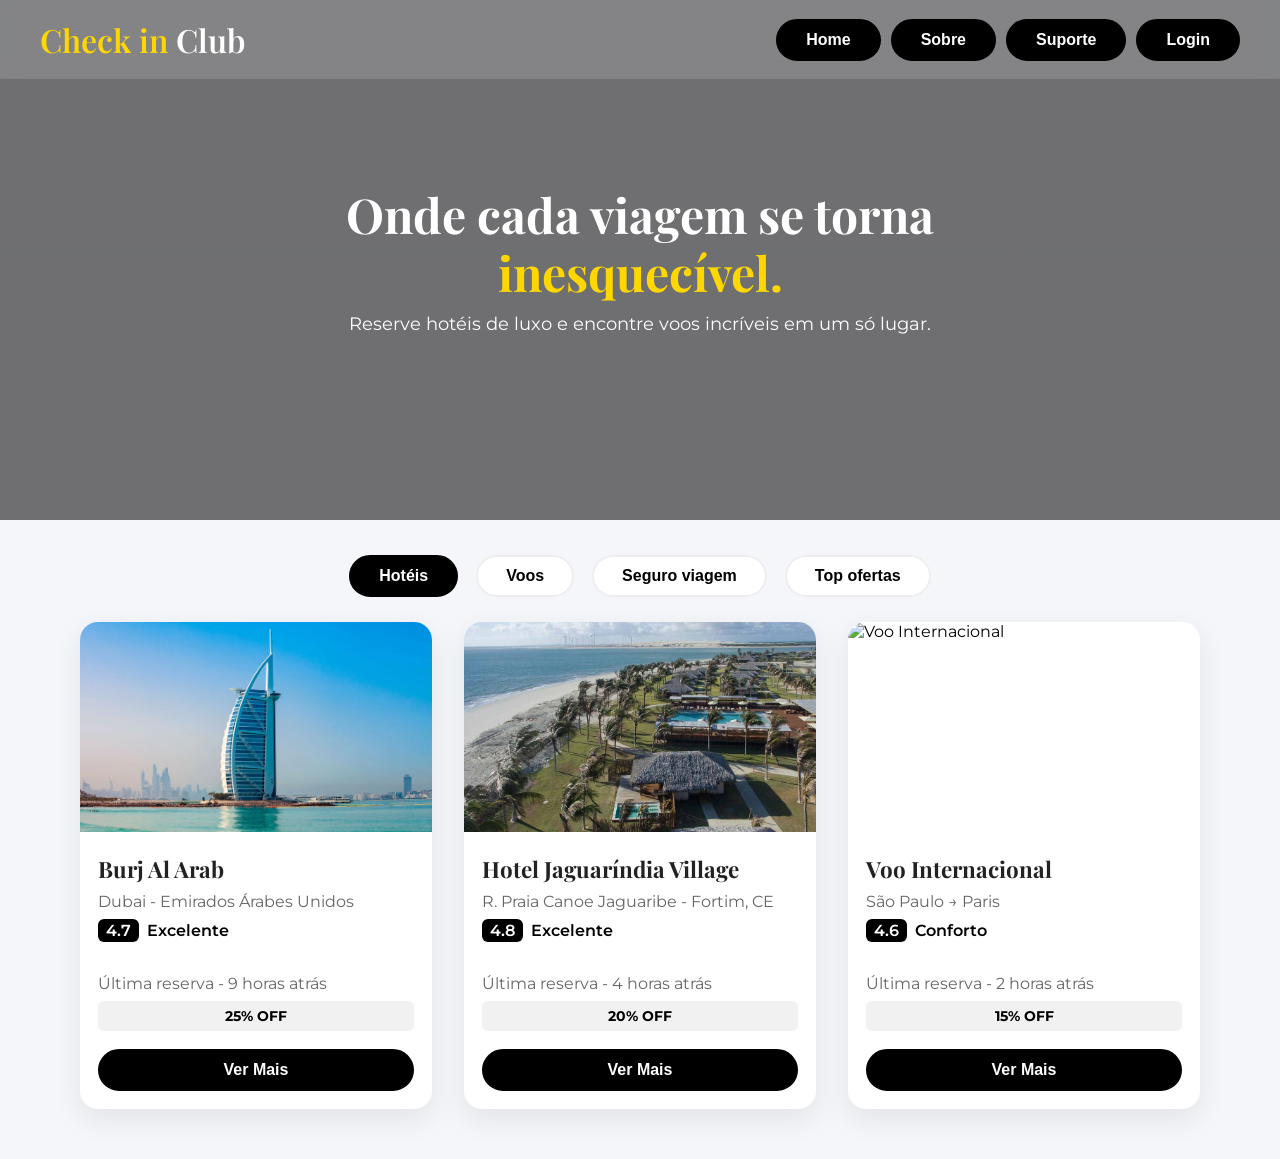
==== home.html @ a0828121 "adiciona arquivo" ====
<!doctype html>
<html lang="pt-br">
  <head>
    <meta charset="UTF-8" />
    <meta name="viewport" content="width=device-width, initial-scale=1.0" />
    <title>Check in Club Hotéis & Voos</title>
    <link
      rel="stylesheet"
      href="https://fonts.googleapis.com/css2?family=Playfair+Display:wght@400;600&family=Montserrat:wght@400;600&display=swap"
    />
    <link rel="stylesheet" href="/style/global.css" />
    <link rel="stylesheet" href="/style/home.css" />
  </head>
  <body>
    <section class="banner">
      <header class="top-header">
        <div class="logo">
          <i class="fas fa-plane"></i> <span>Check in</span> Club
        </div>
        <div class="header-buttons">
          <button class="nav-btn">Home</button>
          <button class="nav-btn">Sobre</button>
          <button class="nav-btn">Suporte</button>
          <button class="login-btn">Login</button>
        </div>
      </header>
      <div class="banner-text">
        <h1>
          Onde cada viagem se torna <span class="destaque">inesquecível.</span>
        </h1>
        <p style="margin-top: 12px; font-size: 1.1rem">
          Reserve hotéis de luxo e encontre voos incríveis em um só lugar.
        </p>
      </div>
    </section>

    <div class="nav-tabs">
      <button class="active"><i class="fas fa-hotel"></i> Hotéis</button>
      <button><i class="fas fa-plane"></i> Voos</button>
      <button><i class="fas fa-shield-alt"></i> Seguro viagem</button>
      <button><i class="fas fa-tags"></i> Top ofertas</button>
    </div>

    <section class="cards">
      <div class="card">
        <img src="/img/burj.webp" alt="Burj Al Arab" />
        <div class="card-info">
          <h2>Burj Al Arab</h2>
          <p>
            <i class="fas fa-map-marker-alt"></i> Dubai - Emirados Árabes Unidos
          </p>
          <div class="rating"><span class="rate">4.7</span> Excelente</div>
          <div class="icons">
            <i class="fas fa-wifi" title="Wi-Fi"></i>
            <i class="fas fa-utensils" title="Restaurante"></i>
            <i class="fas fa-dumbbell" title="Academia"></i>
            <i class="fas fa-wheelchair" title="Acessível"></i>
          </div>
          <p class="ultima-reserva">Última reserva - 9 horas atrás</p>
          <span class="desconto">25% OFF</span>
          <button class="ver-mais">Ver Mais</button>
        </div>
      </div>

      <div class="card">
        <img
          src="/img/Jaguarindia-Village-Fortim-aerea-mar-foto-Marcelo-Isola.jpg"
          alt="Hotel Jaguaríndia Village"
        />
        <div class="card-info">
          <h2>Hotel Jaguaríndia Village</h2>
          <p>
            <i class="fas fa-map-marker-alt"></i> R. Praia Canoe Jaguaribe -
            Fortim, CE
          </p>
          <div class="rating"><span class="rate">4.8</span> Excelente</div>
          <div class="icons">
            <i class="fas fa-wifi" title="Wi-Fi"></i>
            <i class="fas fa-utensils" title="Restaurante"></i>
          </div>
          <p class="ultima-reserva">Última reserva - 4 horas atrás</p>
          <span class="desconto">20% OFF</span>
          <button class="ver-mais">Ver Mais</button>
        </div>
      </div>

      <div class="card">
        <img
          src="https://images.unsplash.com/photo-1465156799763-2c087c332922?auto=format&fit=crop&w=800&q=80"
          alt="Voo Internacional"
        />
        <div class="card-info">
          <h2>Voo Internacional</h2>
          <p><i class="fas fa-plane-departure"></i> São Paulo &rarr; Paris</p>
          <div class="rating"><span class="rate">4.6</span> Conforto</div>
          <div class="icons">
            <i class="fas fa-wifi" title="Wi-Fi a bordo"></i>
            <i class="fas fa-coffee" title="Serviço de bordo"></i>
            <i class="fas fa-suitcase-rolling" title="Bagagem inclusa"></i>
          </div>
          <p class="ultima-reserva">Última reserva - 2 horas atrás</p>
          <span class="desconto">15% OFF</span>
          <button class="ver-mais">Ver Mais</button>
        </div>
      </div>
    </section>
  </body>
</html>
---- style/global.css ----
/* ========================================
   SISTEMA DE VARIÁVEIS GLOBAL - Check in Club
   ======================================== */

:root {
  /* ==================
     CORES - PALETTE
     ================== */

  /* Primárias */
  --color-primary: #ffd700;
  --color-primary-dark: #d4af37;

  /* Secundárias */
  --color-secondary: #000;
  --color-secondary-light: #222;

  /* Neutros */
  --color-white: #fff;
  --color-black: #000;
  --color-gray-light: #f5f6fa;
  --color-gray-border: #eee;
  --color-gray-text: #666;

  /* ==================
     TIPOGRAFIA
     ================== */

  /* Fontes */
  --font-serif: "Playfair Display", serif;
  --font-sans: "Montserrat", Arial, sans-serif;

  /* Tamanhos */
  --font-size-xs: 0.875rem;
  --font-size-sm: 1rem;
  --font-size-base: 1.1rem;
  --font-size-lg: 1.4rem;
  --font-size-xl: 2rem;
  --font-size-2xl: 3rem;

  /* Pesos */
  --font-weight-regular: 400;
  --font-weight-semibold: 600;
  --font-weight-bold: 700;

  /* ==================
     ESPAÇAMENTO
     ================== */

  --spacing-xs: 8px;
  --spacing-sm: 10px;
  --spacing-md: 12px;
  --spacing-lg: 18px;
  --spacing-xl: 22px;
  --spacing-2xl: 28px;
  --spacing-3xl: 32px;
  --spacing-4xl: 40px;

  /* ==================
     BORDER RADIUS
     ================== */

  --radius-sm: 15px;
  --radius-md: 18px;
  --radius-lg: 24px;
  --radius-xl: 30px;
  --radius-full: 40px;

  /* ==================
     SOMBRAS
     ================== */

  --shadow-sm: 0 0 10px rgba(0, 0, 0, 0.2);
  --shadow-md: 0 10px 30px rgba(0, 0, 0, 0.08);
  --shadow-lg: 0 18px 40px rgba(0, 0, 0, 0.15);

  /* ==================
     EFEITOS
     ================== */

  --backdrop-blur-sm: blur(10px);
  --backdrop-blur-md: blur(30px);

  /* ==================
     TRANSIÇÕES
     ================== */

  --transition-fast: 0.25s ease;
  --transition-base: 0.3s ease;

  /* ==================
     BORDERS
     ================== */

  --border-width: 2px;
  --border-light: var(--border-width) solid rgba(255, 255, 255, 0.2);
  --border-dark: var(--border-width) solid var(--color-gray-border);

  /* ==================
     GRID & LAYOUT
     ================== */

  --container-max-width: 1200px;
  --container-padding: var(--spacing-4xl);
  --grid-gap: var(--spacing-3xl);
  --card-min-width: 340px;

  /* ==================
     STATES & OVERLAYS
     ================== */

  --overlay-dark: rgba(0, 0, 0, 0.55);
  --bg-transparent: rgba(255, 255, 255, 0.15);
}

/* ========================================
   RESET GLOBAL
   ======================================== */

* {
  margin: 0;
  padding: 0;
  box-sizing: border-box;
}

body {
  font-family: var(--font-sans);
  background: var(--color-gray-light);
  color: var(--color-black);
}

/* ========================================
   UTILITÁRIOS
   ======================================== */

/* Botões */
.btn-base {
  border-radius: var(--radius-lg);
  padding: var(--spacing-sm) var(--spacing-2xl);
  font-size: var(--font-size-sm);
  font-weight: var(--font-weight-semibold);
  cursor: pointer;
  border: var(--border-width) solid var(--color-black);
  transition: all var(--transition-fast);
}

.btn-primary {
  background: var(--color-black);
  color: var(--color-white);
}

.btn-primary:hover {
  background: transparent;
  color: var(--color-white);
  border-color: var(--color-white);
}

/* Textos */
.text-primary {
  color: var(--color-primary);
}

.text-secondary {
  color: var(--color-gray-text);
}

.text-muted {
  color: var(--color-secondary-light);
}

/* Backgrounds */
.bg-light {
  background: var(--color-gray-light);
}

.bg-white {
  background: var(--color-white);
}
---- style/home.css ----
/* HEADER */

.top-header {
  display: flex;
  align-items: center;
  justify-content: space-between;

  backdrop-filter: var(--backdrop-blur-sm);
  background: var(--bg-transparent);

  padding: var(--spacing-lg) var(--spacing-4xl);

  position: absolute;
  top: 0;
  left: 0;
  right: 0;

  z-index: 11;
}

.logo {
  font-family: var(--font-serif);
  font-size: var(--font-size-xl);
  color: var(--color-white);
  font-weight: var(--font-weight-semibold);
}

.logo span {
  color: var(--color-primary);
}

/* BOTÕES */

.header-buttons {
  display: flex;
  gap: var(--spacing-sm);
}

.nav-btn,
.login-btn {
  background: var(--color-black);
  color: var(--color-white);
  border: var(--border-width) solid var(--color-black);
  border-radius: var(--radius-lg);
  padding: var(--spacing-sm) var(--spacing-2xl);
  font-size: var(--font-size-sm);
  font-weight: var(--font-weight-semibold);
  cursor: pointer;

  transition: all var(--transition-fast);
}

.nav-btn:hover,
.login-btn:hover {
  background: transparent;
  color: var(--color-white);
  border: var(--border-width) solid var(--color-white);
}

/* BANNER */

.banner {
  background:
    linear-gradient(var(--overlay-dark), var(--overlay-dark)),
    url("https://images.unsplash.com/photo-1571003123894-1f0594d2b5d9?auto=format&fit=crop&w=1500&q=80");

  background-position: center;
  background-size: cover;

  height: 520px;

  display: flex;
  align-items: center;
  justify-content: center;
}

.banner-text {
  color: var(--color-white);
  text-align: center;
  max-width: 700px;
}

.banner-text h1 {
  font-family: var(--font-serif);
  font-size: var(--font-size-2xl);
  line-height: 1.2;
}

.destaque {
  color: var(--color-primary);
  font-weight: var(--font-weight-bold);
}

/* TABS */

.nav-tabs {
  display: flex;
  justify-content: center;
  gap: var(--spacing-lg);
  margin: 35px 0 25px 0;
}

.nav-tabs button {
  background: var(--color-white);
  border: var(--border-width) solid var(--color-gray-border);
  color: var(--color-black);

  font-weight: var(--font-weight-semibold);
  font-size: var(--font-size-sm);

  padding: var(--spacing-sm) var(--spacing-2xl);
  border-radius: var(--radius-xl);

  cursor: pointer;

  transition: all var(--transition-fast);
}

.nav-tabs button.active,
.nav-tabs button:hover {
  background: var(--color-black);
  color: var(--color-white);
  border-color: var(--color-black);
}

/* CARDS */

.cards {
  display: grid;
  grid-template-columns: repeat(auto-fit, minmax(var(--card-min-width), 1fr));
  gap: var(--grid-gap);

  padding: 0 var(--container-padding) 50px var(--container-padding);
  max-width: var(--container-max-width);
  margin: 0 auto;
}

.card {
  background: var(--color-white);

  border-radius: var(--radius-md);

  box-shadow: var(--shadow-md);

  overflow: hidden;

  display: flex;
  flex-direction: column;

  transition: all var(--transition-base);
}

.card:hover {
  transform: translateY(-8px);
  box-shadow: var(--shadow-lg);
}

.card img {
  width: 100%;
  height: 210px;
  object-fit: cover;
}

/* INFO */

.card-info {
  padding: var(--spacing-xl) var(--spacing-lg) var(--spacing-lg)
    var(--spacing-lg);
  display: flex;
  flex-direction: column;
  gap: var(--spacing-xs);
}

.card-info h2 {
  font-family: var(--font-serif);
  font-size: var(--font-size-lg);
  color: var(--color-secondary-light);
}

.card-info p {
  color: var(--color-gray-text);
}

/* RATING */

.rating {
  display: flex;
  align-items: center;
  gap: var(--spacing-xs);
  font-weight: var(--font-weight-semibold);
}

.rate {
  background: var(--color-black);
  color: var(--color-white);
  border-radius: 6px;
  padding: 2px var(--spacing-xs);
}

/* ICONES */

.icons {
  margin: var(--spacing-xs) 0;
  font-size: var(--font-size-base);
  display: flex;
  gap: var(--spacing-md);
  color: #444;
}

/* DESCONTO */

.desconto {
  display: flex;
  justify-content: center;
  align-items: center;

  background: #f1f1f1;

  font-weight: var(--font-weight-bold);

  border-radius: 6px;

  padding: 6px;

  font-size: 0.9rem;
}

/* BOTÃO */

.ver-mais {
  background: var(--color-black);
  color: var(--color-white);

  border: var(--border-width) solid var(--color-black);

  border-radius: var(--radius-lg);

  padding: var(--spacing-sm) 0;

  font-size: var(--font-size-sm);
  font-weight: var(--font-weight-semibold);

  cursor: pointer;

  margin-top: var(--spacing-sm);

  transition: all var(--transition-fast);
}

.ver-mais:hover {
  background: transparent;
  color: var(--color-black);
}

/* MOBILE */

@media (max-width: 700px) {
  .top-header {
    padding: 15px;
  }

  .cards {
    padding: 0 15px 40px 15px;
  }

  .banner {
    height: 320px;
  }

  .banner-text h1 {
    font-size: 1.6rem;
  }

  .cards {
    grid-template-columns: 1fr;
  }
}
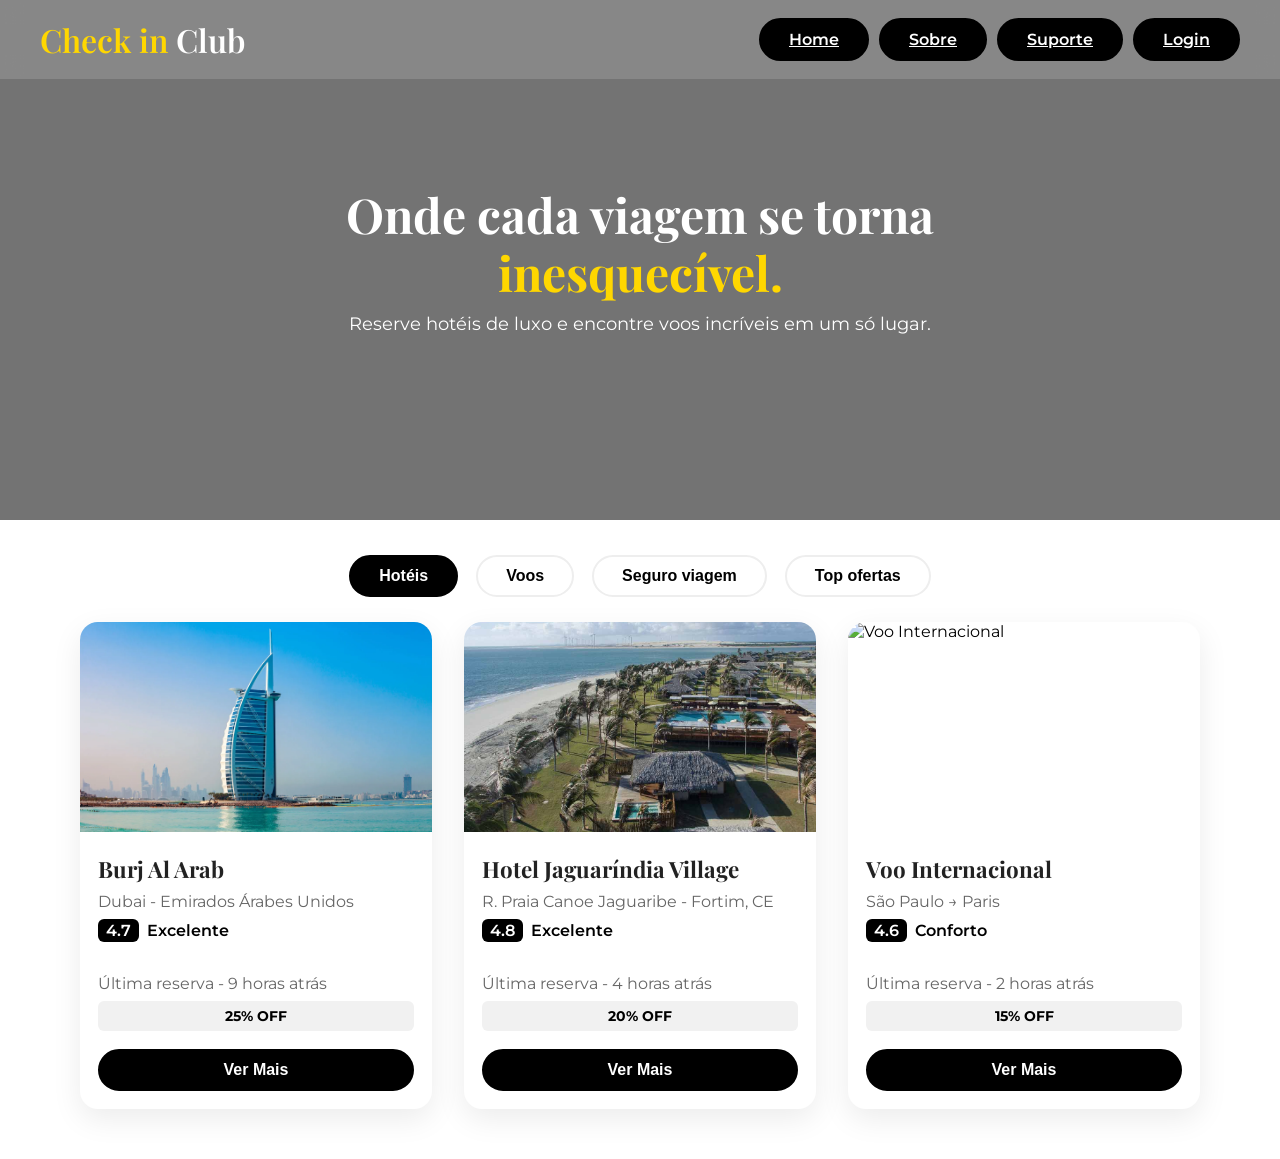
==== commit 576be83b: "fazendo o merge" ====
--- a/home.html
+++ b/home.html
@@ -8,8 +8,8 @@
       rel="stylesheet"
       href="https://fonts.googleapis.com/css2?family=Playfair+Display:wght@400;600&family=Montserrat:wght@400;600&display=swap"
     />
-    <link rel="stylesheet" href="/style/global.css" />
-    <link rel="stylesheet" href="/style/home.css" />
+    <link rel="stylesheet" href="style/global.css" />
+    <link rel="stylesheet" href="style/home.css" />
   </head>
   <body>
     <section class="banner">
@@ -18,10 +18,10 @@
           <i class="fas fa-plane"></i> <span>Check in</span> Club
         </div>
         <div class="header-buttons">
-          <button class="nav-btn">Home</button>
-          <button class="nav-btn">Sobre</button>
-          <button class="nav-btn">Suporte</button>
-          <button class="login-btn">Login</button>
+          <a class="nav-btn" href="home.html">Home</a>
+          <a class="nav-btn" href="sobre.html">Sobre</a>
+          <a class="nav-btn" href="suporte.html">Suporte</a>
+          <a class="login-btn" href="index.html">Login</a>
         </div>
       </header>
       <div class="banner-text">
@@ -43,7 +43,7 @@
 
     <section class="cards">
       <div class="card">
-        <img src="/img/burj.webp" alt="Burj Al Arab" />
+        <img src="assets/burj.webp" alt="Burj Al Arab" />
         <div class="card-info">
           <h2>Burj Al Arab</h2>
           <p>
@@ -64,7 +64,7 @@
 
       <div class="card">
         <img
-          src="/img/Jaguarindia-Village-Fortim-aerea-mar-foto-Marcelo-Isola.jpg"
+          src="assets/Jaguarindia-Village-Fortim-aerea-mar-foto-Marcelo-Isola.jpg"
           alt="Hotel Jaguaríndia Village"
         />
         <div class="card-info">
--- a/style/global.css
+++ b/style/global.css
@@ -125,7 +125,6 @@
 
 body {
   font-family: var(--font-sans);
-  background: var(--color-gray-light);
   color: var(--color-black);
 }
 
